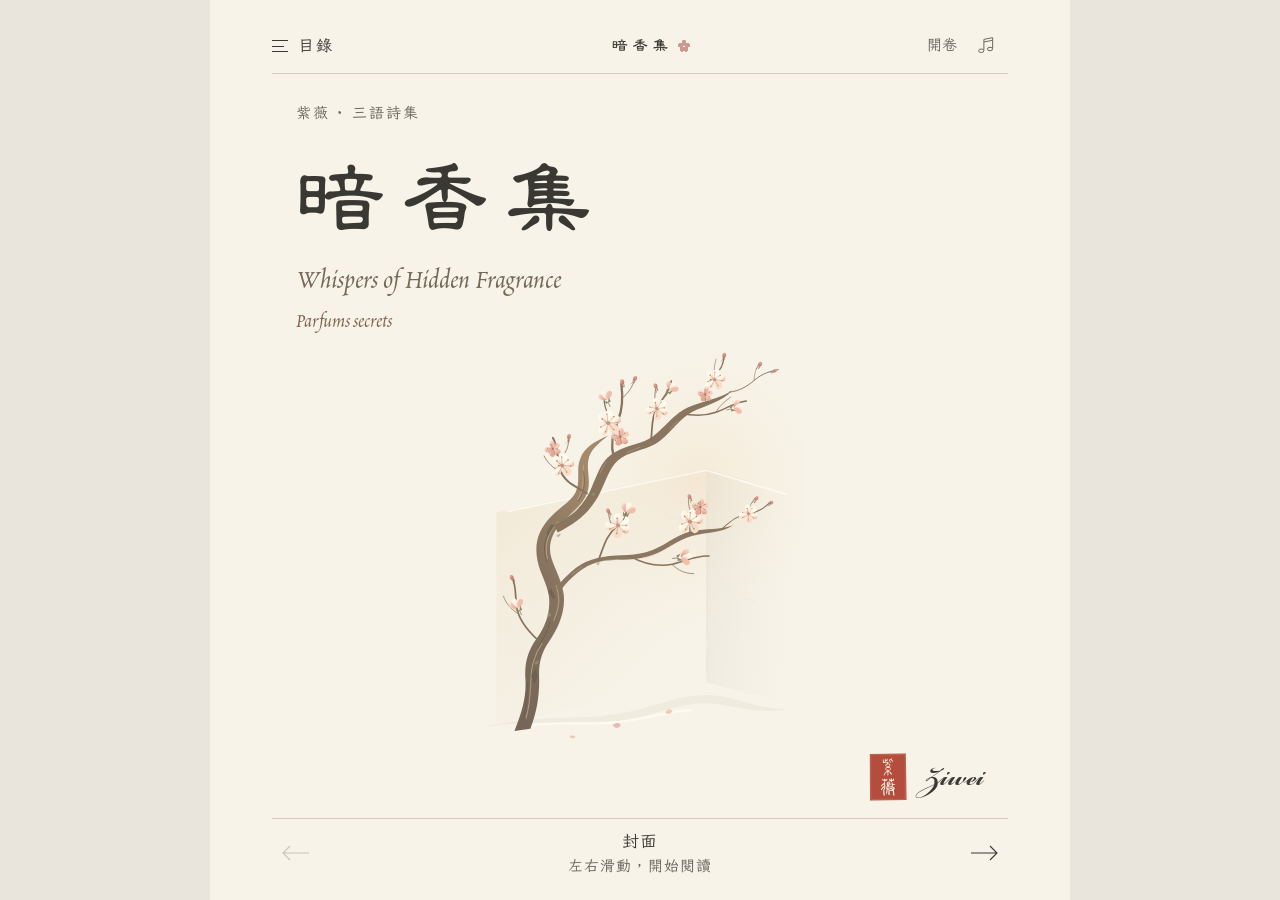
==== site/design-review.html @ c1a0530a "新增《讚將》與江流英名插圖，統一繁體中文" ====
<!doctype html>
<html lang="zh-Hant">
<head>
  <meta charset="utf-8">
  <meta name="viewport" content="width=device-width, initial-scale=1, maximum-scale=1, user-scalable=no, viewport-fit=cover">
  <meta name="theme-color" content="#F7F3E8">
  <meta name="description" content="《暗香集》詩畫樣本。梅花精神貫穿全書，各首詩保有自己的風景與意境。">
  <title>暗香集 · 詩畫樣本</title>
  <link rel="manifest" href="./review.webmanifest">
  <link rel="icon" href="./icons/icon-192.png">
  <link rel="apple-touch-icon" href="./icons/apple-touch-icon.png">
  <meta name="apple-mobile-web-app-capable" content="yes">
  <meta name="apple-mobile-web-app-title" content="暗香集 · 樣本">
  <meta name="apple-mobile-web-app-status-bar-style" content="black-translucent">
  <script>
    // Keep the edition's established iPhone/PWA viewport behaviour. The page
    // scrolls inside the middle grid row; both navigation rows stay outside it.
    (() => {
      const root = document.documentElement;
      const viewport = window.visualViewport;
      const updateHeight = () => {
        const standalone = navigator.standalone || matchMedia('(display-mode: standalone)').matches;
        const visible = viewport?.height || innerHeight;
        const height = standalone ? Math.max(visible, innerHeight, screen.height || 0) : visible;
        root.style.setProperty('--viewport-height', `${Math.ceil(height)}px`);
      };
      updateHeight();
      for (const event of ['resize', 'orientationchange', 'pageshow']) addEventListener(event, updateHeight, { passive: true });
      viewport?.addEventListener('resize', updateHeight, { passive: true });
    })();
  </script>
  <link rel="preload" href="./fonts/LXGWWenKaiTC-Regular.ttf" as="font" type="font/ttf" crossorigin>
  <link rel="preload" href="./fonts/HanWangLiSuMedium-TC.ttf?v=1" as="font" type="font/ttf" crossorigin>
  <link rel="stylesheet" href="./styles.css?v=artbook-14">
  <script src="./poems.js?v=artbook-14" defer></script>
  <script src="./review-data.js?v=artbook-14" defer></script>
  <script src="./reader.js?v=artbook-14" defer></script>
</head>
<body>
  <main class="book" id="book" aria-label="《暗香集》詩畫樣本">
    <header class="book-toolbar">
      <button class="contents-trigger" id="toc-open" type="button" aria-haspopup="dialog" aria-controls="toc-dialog" aria-label="打開目錄"><span class="contents-icon" aria-hidden="true"></span><span>目錄</span></button>
      <span class="book-wordmark">暗香集</span>
      <div class="toolbar-right"><span id="reading-progress" aria-label="閱讀進度" aria-live="polite">開卷</span><button class="music-toggle" id="music-toggle" type="button" aria-label="播放背景音樂" aria-pressed="false"><svg viewBox="0 0 24 24" aria-hidden="true"><path d="M9 17V5l10-2v12M9 8l10-2"/><ellipse cx="6" cy="18" rx="3" ry="2"/><ellipse cx="16" cy="16" rx="3" ry="2"/></svg></button></div>
    </header>
    <section class="reading-stage" id="reading" aria-label="詩集頁面">
      <article class="book-page" id="book-page" tabindex="-1"></article>
    </section>
    <nav class="page-controls" aria-label="翻頁">
      <button id="previous" type="button" aria-label="向前翻頁" disabled><svg viewBox="0 0 32 20" aria-hidden="true"><path d="M29 10H3m7-7-7 7 7 7"/></svg></button>
      <div class="page-position"><span id="page-folio" aria-live="polite">封面</span><span id="swipe-hint">左右滑動，開始閱讀</span></div>
      <button id="next" type="button" aria-label="向後翻頁"><svg viewBox="0 0 32 20" aria-hidden="true"><path d="M3 10h26m-7-7 7 7-7 7"/></svg></button>
    </nav>
  </main>
  <dialog class="toc-dialog" id="toc-dialog" aria-labelledby="toc-title">
    <header class="toc-heading"><div><p class="eyebrow" lang="en">THE COLLECTION</p><h1 id="toc-title">目錄</h1></div><button id="toc-close" type="button" class="dialog-close" aria-label="關閉目錄">×</button></header>
    <nav class="toc-matter" id="matter-list" aria-label="封面與前後頁"></nav>
    <ol class="toc-list" id="contents-list"></ol>
    <footer class="toc-footer"><span>紫薇 · 暗香集</span><span>詩畫樣本</span></footer>
  </dialog>
  <audio id="ambient-audio" src="./audio/1.mp3" loop preload="none"></audio>
  <noscript><p class="noscript-message">請啟用 JavaScript 以閱讀詩集。</p></noscript>
</body>
</html>
---- site/styles.css ----
@font-face{font-family:"WenKai TC";src:url("./fonts/LXGWWenKaiTC-Regular.ttf") format("truetype");font-display:swap}
@font-face{font-family:"HanWang LiSu";src:url("./fonts/HanWangLiSuMedium-TC.ttf?v=1") format("truetype");font-display:swap}
@font-face{font-family:Alegreya;src:url("./fonts/Alegreya-Regular.otf") format("opentype");font-display:swap}
@font-face{font-family:Alegreya;src:url("./fonts/Alegreya-Italic.otf") format("opentype");font-style:italic;font-display:swap}
@font-face{font-family:Poetica;src:url("./fonts/PoeticaStd.otf") format("opentype");font-display:swap}
@font-face{font-family:"Poetica Small Caps";src:url("./fonts/Poetica-RomanSmallCaps.otf") format("opentype");font-display:swap}
@font-face{font-family:"Poetica Chancery";src:url("./fonts/Poetica Chancery IV Regular.otf") format("opentype");font-display:swap}
@font-face{font-family:Bickham;src:url("./fonts/Bickham Script Pro 3 Bold.otf") format("opentype");font-weight:700;font-display:swap}

:root{
  color-scheme:light;
  --paper:#f7f3e8;
  --ink:#393832;
  --secondary:#66645c;
  --stone:#746958;
  --vermillion:#b44d3b;
  --gold:#907047;
  --line:#d5cdbf;
  --plum:#b8756c;
  --petal:radial-gradient(ellipse 2.5px 3px at 50% 22%,var(--plum) 90%,transparent),radial-gradient(ellipse 3px 2.5px at 77% 43%,var(--plum) 90%,transparent),radial-gradient(ellipse 2.5px 3px at 67% 75%,var(--plum) 90%,transparent),radial-gradient(ellipse 2.5px 3px at 33% 75%,var(--plum) 90%,transparent),radial-gradient(ellipse 3px 2.5px at 23% 43%,var(--plum) 90%,transparent);
  --support:"WenKai TC","Kaiti TC","KaiTi","Noto Serif CJK TC",serif;
  --title:"HanWang LiSu",var(--support);
  --latin:Alegreya,Georgia,"Times New Roman",serif;
  --viewport-height:100vh;
  font-synthesis:none;
}
@supports(height:100dvh){:root{--viewport-height:100dvh}}
*{box-sizing:border-box}
html,body{width:100%;height:var(--viewport-height);min-height:0;margin:0;background:var(--paper);color:var(--ink);font-family:var(--support);overscroll-behavior:none;touch-action:pan-x pan-y}
html{overflow:hidden}
body{position:fixed;inset:0 0 auto;overflow:hidden}
button{font:inherit;color:inherit;cursor:pointer;-webkit-tap-highlight-color:transparent}
button:focus-visible,a:focus-visible{outline:2px solid var(--stone);outline-offset:3px}
button:disabled{cursor:default}
button[hidden]{display:none!important}
.book{display:grid;grid-template-rows:56px minmax(0,1fr)68px;width:min(100%,860px);height:100%;min-height:0;margin:auto;padding:max(8px,env(safe-area-inset-top)) max(24px,env(safe-area-inset-right)) max(10px,env(safe-area-inset-bottom)) max(24px,env(safe-area-inset-left))}
.book-toolbar{position:relative;z-index:3;display:grid;grid-template-columns:1fr auto 1fr;align-items:center;min-width:0;border-bottom:1px solid var(--line)}
.contents-trigger{display:flex;gap:10px;align-items:center;justify-self:start;min-height:44px;padding:0 5px 0 0;border:0;background:none;font-size:16px;letter-spacing:.1em}
.contents-icon{display:block;width:16px;height:12px;border-top:1px solid currentColor;border-bottom:1px solid currentColor;position:relative}
.contents-icon::after{position:absolute;inset:5px 4px auto 0;border-top:1px solid currentColor;content:""}
.book-wordmark{position:relative;font:16px var(--title);letter-spacing:.24em;text-indent:.24em}
/* A corner and one small blossom carry the book's quiet thread. The plates
   retain their own seasons and colours; no motif is laid over the artwork. */
.book-wordmark::after{position:absolute;top:50%;left:calc(100% + 6px);width:12px;height:12px;transform:translateY(-50%);background:var(--petal);opacity:.7;content:"";pointer-events:none}
.toolbar-right{display:flex;align-items:center;justify-self:end;gap:7px}
#reading-progress{color:var(--secondary);font:15px/1 var(--latin);white-space:nowrap}
.music-toggle{display:grid;place-items:center;justify-self:end;width:44px;height:44px;border:0;background:none;color:var(--secondary)}
.music-toggle svg{width:21px;height:21px;stroke:currentColor;stroke-width:1.1;fill:none}
.music-toggle[aria-pressed="true"]{color:var(--vermillion)}
.reading-stage{position:relative;min-width:0;min-height:0;overflow:hidden;isolation:isolate;touch-action:pan-y}
.book-page{position:relative;width:100%;height:100%;min-width:0;min-height:0;overflow:auto;overscroll-behavior:contain;scrollbar-width:thin;scrollbar-color:#bdb5a7 transparent;outline:0;padding:30px 6px 32px;-webkit-overflow-scrolling:touch}
.book-page:focus-visible{outline:1px solid var(--stone);outline-offset:-1px}
.page-controls{position:relative;z-index:3;display:grid;grid-template-columns:52px minmax(0,1fr)52px;align-items:center;min-height:0;border-top:1px solid var(--line);background:var(--paper)}
.page-controls button{display:grid;place-items:center;width:48px;height:48px;border:0;background:none;color:var(--ink)}
.page-controls button:last-child{justify-self:end}
.page-controls button:disabled{opacity:.25}
.page-controls svg{width:32px;height:20px;fill:none;stroke:currentColor;stroke-width:1.1;transition:transform .2s ease}
.page-controls button:hover:not(:disabled) svg{transform:translateX(-3px)}
.page-controls button:last-child:hover:not(:disabled) svg{transform:translateX(3px)}
.page-position{display:flex;flex-direction:column;gap:4px;align-items:center;text-align:center;font-size:15px;line-height:1.2}
#page-folio{font:17px/1.3 var(--support);letter-spacing:.06em}
#swipe-hint{color:var(--secondary);font-size:15px;letter-spacing:.06em}

/* A typographic opening with a single painted plate, no decorative frame. */
.cover-page{display:grid;grid-template-rows:auto minmax(0,1fr)auto;gap:4px;overflow:hidden;padding:30px 8px 16px}
.cover-kicker{margin:0 0 20px;color:var(--secondary);font-size:15px;letter-spacing:.14em}
.cover-title{margin:0 0 14px;font:400 clamp(60px,16vw,80px)/1.2 var(--title);letter-spacing:.14em}
.cover-english{max-width:24ch;margin:0;color:var(--stone);font:400 clamp(24px,6.2vw,30px)/1.12 Poetica,var(--latin)}
.cover-french{margin:8px 0 0;color:#82654e;font:400 21px/1.25 Poetica,var(--latin)}
.cover-plate{display:grid;align-items:center;min-height:0;margin:0 -8px}
.cover-plate img{display:block;width:100%;height:100%;min-height:0;object-fit:contain}
.cover-author{display:flex;justify-content:flex-end;align-items:flex-end}
.author-signature{display:flex;align-items:center;gap:15px}
.author-signature .seal{width:34px;height:44px;flex:none}
.signature{margin:0 0 -2px;font:700 32px/1.1 Bickham,"Poetica Chancery",var(--latin);color:var(--ink)}
.seal{display:block;object-fit:contain}

.page-running-head{display:flex;justify-content:space-between;align-items:center;gap:20px;color:var(--secondary);font-size:15px;line-height:1.5;letter-spacing:.08em}
.page-print-folio{font:italic 18px/1 var(--latin);color:var(--gold)}
.lang-en .page-language,.lang-fr .page-language{font:17px/1.5 "Poetica Small Caps",var(--latin)}
.poem-page{padding-top:25px}
.poem-heading{margin:28px 0 28px}
.poem-masthead{margin:0 0 16px;color:var(--secondary);font-size:15px;line-height:1.65}
.poem-title{margin:0;font:400 39px/1.4 var(--title);letter-spacing:.06em;overflow-wrap:anywhere}
.poem-title[lang="en"],.poem-title[lang="fr"]{font:400 37px/1.12 var(--latin);letter-spacing:-.015em}
.poem-heading::after{display:block;width:28px;height:12px;margin-top:22px;border-left:1px solid var(--stone);border-bottom:1px solid var(--stone);content:""}
.language-nav{display:flex;gap:2px;align-items:center}
.language-nav button{min-width:44px;min-height:44px;padding:6px;border:0;border-bottom:1px solid transparent;background:none;color:var(--secondary);font:23px/1 "Poetica Small Caps",var(--support)}
.language-nav button[aria-current="true"]{border-bottom-color:var(--stone);color:var(--ink)}
.language-nav button[lang="zh-Hant"]{font:16px/1 var(--support)}
.poem-content{width:100%;max-width:610px;margin:0 auto}
.poem-body{margin:0;color:var(--ink);font:400 27px/1.8 var(--title);letter-spacing:.015em;overflow-wrap:break-word}
.poem-body[lang="en"],.poem-body[lang="fr"]{font:400 23px/1.65 var(--latin);letter-spacing:0}
.verse-line{display:block;padding-left:1em;text-indent:-1em}
.verse-line.stanza-space{height:.85em}
.poem-meta{margin:28px 0 0;color:var(--secondary);font-size:15px;line-height:1.75;white-space:pre-line}
.poem-meta[lang="en"],.poem-meta[lang="fr"]{font:16px/1.6 var(--latin)}
.annotation-section{margin:38px 0 0;padding-top:22px;border-top:1px solid var(--line);scroll-margin-top:24px}
.annotation-header{display:flex;justify-content:space-between;align-items:center;gap:20px;margin-bottom:14px}
.annotation-title{margin:0;font:400 18px/1.6 var(--support);letter-spacing:.09em}
.annotation-folio{font:italic 16px var(--latin);color:var(--gold)}
.annotation-text{margin:0;color:var(--ink);font:22px/1.85 var(--support);white-space:pre-line;overflow-wrap:break-word}

.illustration-page{display:flex;flex-direction:column;padding:24px 0 16px;overflow:hidden}
.illustration-heading{flex:0 0 auto;text-align:center;color:var(--secondary);font-size:15px;letter-spacing:.3em;text-indent:.3em}
.illustration-title{flex:0 0 auto;margin:14px 0 0;text-align:center;font:400 33px/1.4 var(--title);letter-spacing:.1em}
.illustration-figure{display:grid;grid-template-rows:minmax(0,1fr)auto;gap:14px;flex:1 1 0;min-height:0;margin:16px 0 0}
.illustration-well{display:grid;place-items:center;min-height:0;min-width:0}
.illustration-frame{position:relative;height:100%;max-width:100%;aspect-ratio:760/900;min-height:0}
.illustration-art{display:block;width:100%;height:100%;object-fit:contain}
.illustration-seal{position:absolute;left:var(--seal-x,86%);top:var(--seal-y,84%);width:6%;height:auto;aspect-ratio:38/68;transform:translate(-50%,-50%)}
.illustration-epigraph{margin:0;text-align:center;color:var(--secondary);font:20px/1.35 "Poetica Chancery",var(--latin)}

.matter-page{display:flex;flex-direction:column;padding-top:30px}
.matter-content{width:min(100%,570px);margin:auto;padding:44px 0}
.matter-index{margin:0 0 24px;color:var(--gold);font:italic 22px var(--latin)}
.matter-title{margin:0;font:400 37px/1.4 var(--title);letter-spacing:.12em}
.matter-title::after{display:block;width:28px;height:12px;margin-top:22px;border-left:1px solid var(--stone);border-bottom:1px solid var(--stone);content:""}
.matter-text{margin:32px 0 0;font:24px/1.9 var(--support);white-space:pre-line}
.matter-colophon .matter-text{font-size:18px;line-height:2.15;color:var(--secondary)}
.matter-epigraph .matter-text{max-width:9em;font-family:var(--title);font-size:30px;line-height:2.1;letter-spacing:.07em}
.matter-afterword .matter-content::after{display:block;width:12px;height:12px;margin-top:32px;background:var(--petal);opacity:.7;content:""}

.toc-dialog{width:min(700px,calc(100vw - 28px));max-height:min(88svh,820px);padding:28px 24px 20px;border:1px solid var(--line);background:var(--paper);color:var(--ink);overflow:hidden}
.toc-dialog[open]{display:flex;flex-direction:column}
.toc-dialog::backdrop{background:#39383260}
.toc-heading{display:flex;justify-content:space-between;align-items:flex-start;gap:20px;flex:none;padding:0 0 20px;border-bottom:1px solid var(--line)}
.eyebrow{margin:0 0 10px;color:var(--secondary);font:15px/1.2 "Poetica Small Caps",var(--latin);letter-spacing:.14em}
.toc-heading h1{margin:0;font:400 36px/1.3 var(--title);letter-spacing:.14em}
.dialog-close{width:44px;height:44px;margin:-8px -10px 0 0;padding:0;border:0;background:none;font:32px var(--latin)}
.toc-matter{display:flex;flex:none;flex-wrap:wrap;gap:0 14px;padding:12px 0;border-bottom:1px solid var(--line)}
.toc-matter button{min-width:44px;min-height:44px;padding:4px 0;border:0;background:none;font-size:16px;color:var(--secondary)}
.toc-list{display:grid;grid-template-columns:1fr;flex:1 1 auto;min-height:0;list-style:none;overflow:auto;overscroll-behavior:contain;margin:0;padding:0;counter-reset:poem}
.toc-list li{display:grid;grid-template-columns:28px 1fr;align-content:center;gap:3px 10px;position:relative;padding:21px 0 17px;border-bottom:1px solid var(--line)}
.toc-list li::before{grid-row:span 2;padding-top:4px;color:var(--gold);font:italic 17px var(--latin);counter-increment:poem;content:counter(poem,decimal-leading-zero)}
.toc-title-button{justify-self:start;text-align:left;min-width:44px;min-height:44px;padding:0;border:0;background:none;font:400 25px/1.4 var(--title)}
.toc-links{display:flex;flex-wrap:wrap;gap:0 15px}
.toc-links button{min-width:44px;min-height:44px;padding:4px 0;border:0;background:none;color:var(--secondary);font:16px "Poetica Small Caps",var(--support)}
.toc-links button[lang="zh-Hant"],.toc-links .toc-art{font-family:var(--support)}
.toc-links .toc-art{color:#974536}
.toc-footer{display:flex;flex:none;justify-content:space-between;gap:16px;padding-top:18px;font-size:15px;color:var(--secondary)}
.noscript-message{margin:100px 30px;font-size:22px}
.page-turn-forward{animation:turn-forward .2s ease-out}
.page-turn-backward{animation:turn-backward .2s ease-out}
@keyframes turn-forward{from{opacity:.4;transform:translateX(7px)}to{opacity:1;transform:none}}
@keyframes turn-backward{from{opacity:.4;transform:translateX(-7px)}to{opacity:1;transform:none}}

@media(min-width:760px){
  body{background:#e9e5dd}
  .book{padding:18px 62px 14px;background:var(--paper)}
  .book-page{padding-inline:24px}
  .cover-page{padding-top:30px;padding-bottom:16px}
  .cover-title{font-size:90px}
  .cover-kicker{margin-bottom:22px}
  .cover-english{max-width:none;font-size:31px}
  .cover-french{font-size:23px}
  .cover-plate{margin:0 -20px}
  .author-signature .seal{width:38px;height:50px}
  .signature{font-size:37px}
  .poem-heading{margin-top:38px;margin-bottom:32px}
  .poem-title{font-size:45px}
  .poem-title[lang="en"],.poem-title[lang="fr"]{font-size:44px}
  .poem-body{font-size:29px}
  .illustration-title{font-size:38px}
  .illustration-figure{margin-top:20px;gap:12px}
  .toc-dialog{padding:36px 40px 24px}
  .toc-list{grid-template-columns:1fr 1fr;column-gap:28px}
}
@media(max-width:359px){
  .book{padding-inline:18px}
  .cover-page{padding-inline:0}
  .cover-plate{margin-inline:0}
  .cover-kicker{letter-spacing:.04em}
  .cover-title{font-size:57px}
  .author-signature{gap:8px}
  .signature{font-size:28px}
}
@media(max-height:690px){
  .book{grid-template-rows:48px minmax(0,1fr)60px;padding-top:max(4px,env(safe-area-inset-top));padding-bottom:max(4px,env(safe-area-inset-bottom))}
  .cover-page{padding-top:18px;padding-bottom:12px}
  .cover-kicker{margin-bottom:12px}
  .cover-title{margin-bottom:9px;font-size:57px}
  .cover-english{font-size:24px}
  .cover-french{font-size:19px;margin-top:5px}
  .cover-plate{min-height:90px}
  .illustration-page{padding-top:14px;padding-bottom:10px}
  .illustration-title{margin-top:8px;font-size:29px}
  .illustration-figure{margin-top:10px;gap:8px}
}
@media(orientation:landscape) and (max-height:500px){
  .book{padding-inline:max(30px,env(safe-area-inset-left)) max(30px,env(safe-area-inset-right));grid-template-rows:44px minmax(0,1fr)54px}
  .cover-page{grid-template-columns:1fr 1fr;grid-template-rows:1fr auto;padding:16px 8px 12px;column-gap:24px}
  .cover-titling{grid-column:1;grid-row:1}
  .cover-kicker{margin-bottom:8px}
  .cover-title{font-size:48px}
  .cover-english{font-size:22px}
  .cover-french{font-size:18px}
  .cover-plate{grid-column:2;grid-row:1/3;min-height:0;margin:0}
  .cover-author{grid-column:1;grid-row:2}
  .cover-page{overflow:auto}
  .illustration-page{display:grid;grid-template-columns:100px 1fr;grid-template-rows:auto 1fr;column-gap:20px}
  .illustration-heading{grid-column:1;grid-row:1}
  .illustration-title{grid-column:1;grid-row:2;font-size:27px}
  .illustration-figure{grid-column:2;grid-row:1/3;margin:0}
}
@media(prefers-reduced-motion:reduce){*,*::before,*::after{animation:none!important;transition:none!important;scroll-behavior:auto!important}}
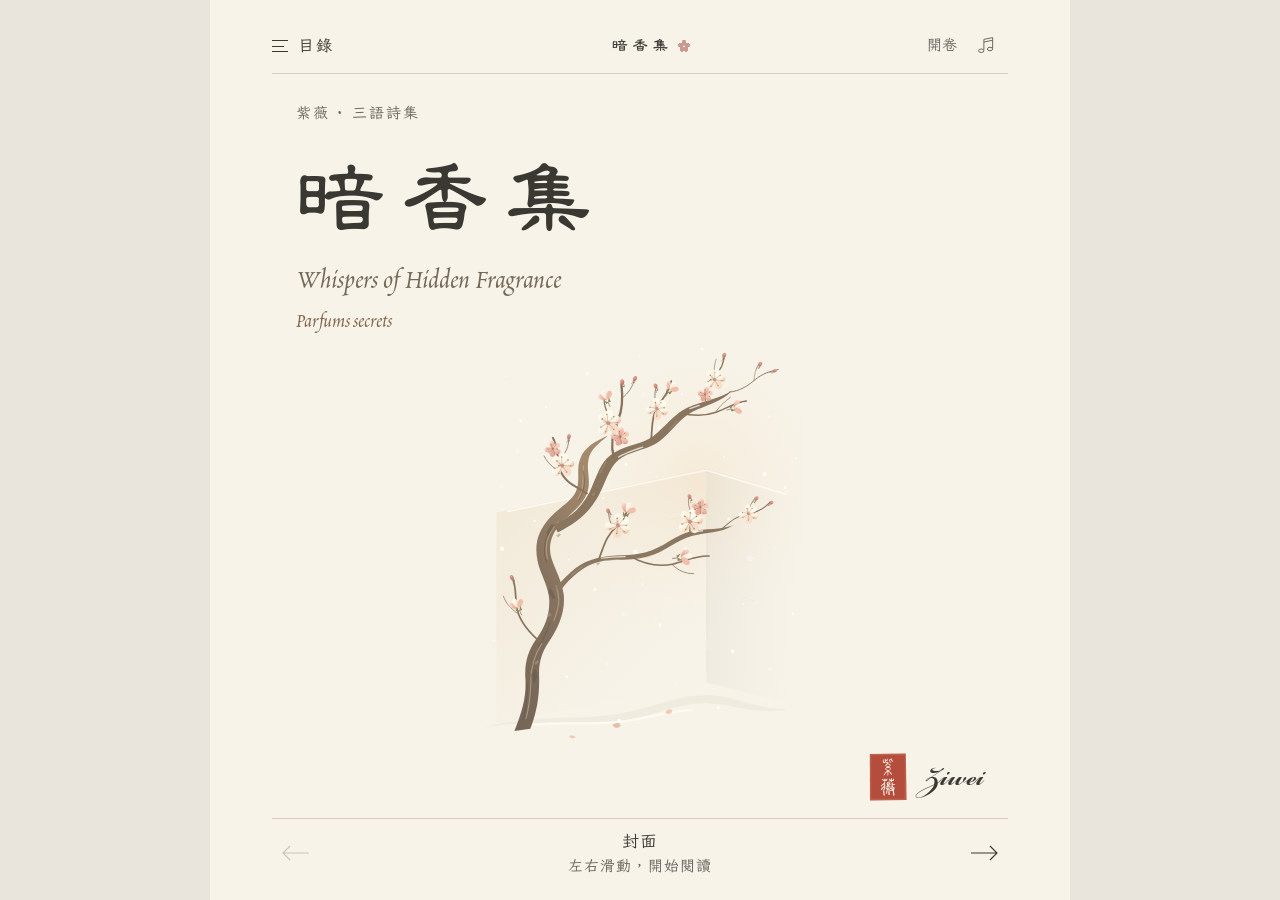
==== commit 9ff82224: "為梅花封面加入自然分層飄雪" ====
--- a/site/design-review.html
+++ b/site/design-review.html
@@ -31,10 +31,10 @@
   </script>
   <link rel="preload" href="./fonts/LXGWWenKaiTC-Regular.ttf" as="font" type="font/ttf" crossorigin>
   <link rel="preload" href="./fonts/HanWangLiSuMedium-TC.ttf?v=1" as="font" type="font/ttf" crossorigin>
-  <link rel="stylesheet" href="./styles.css?v=artbook-14">
-  <script src="./poems.js?v=artbook-14" defer></script>
-  <script src="./review-data.js?v=artbook-14" defer></script>
-  <script src="./reader.js?v=artbook-14" defer></script>
+  <link rel="stylesheet" href="./styles.css?v=artbook-20">
+  <script src="./poems.js?v=artbook-20" defer></script>
+  <script src="./review-data.js?v=artbook-20" defer></script>
+  <script src="./reader.js?v=artbook-20" defer></script>
 </head>
 <body>
   <main class="book" id="book" aria-label="《暗香集》詩畫樣本">
--- a/site/styles.css
+++ b/site/styles.css
@@ -100,6 +100,8 @@
 .annotation-title{margin:0;font:400 18px/1.6 var(--support);letter-spacing:.09em}
 .annotation-folio{font:italic 16px var(--latin);color:var(--gold)}
 .annotation-text{margin:0;color:var(--ink);font:22px/1.85 var(--support);white-space:pre-line;overflow-wrap:break-word}
+.annotation-title[lang="en"],.annotation-title[lang="fr"]{font-family:var(--latin)}
+.annotation-text[lang="en"],.annotation-text[lang="fr"]{font:22px/1.65 Alegreya,var(--support)}
 
 .illustration-page{display:flex;flex-direction:column;padding:24px 0 16px;overflow:hidden}
 .illustration-heading{flex:0 0 auto;text-align:center;color:var(--secondary);font-size:15px;letter-spacing:.3em;text-indent:.3em}
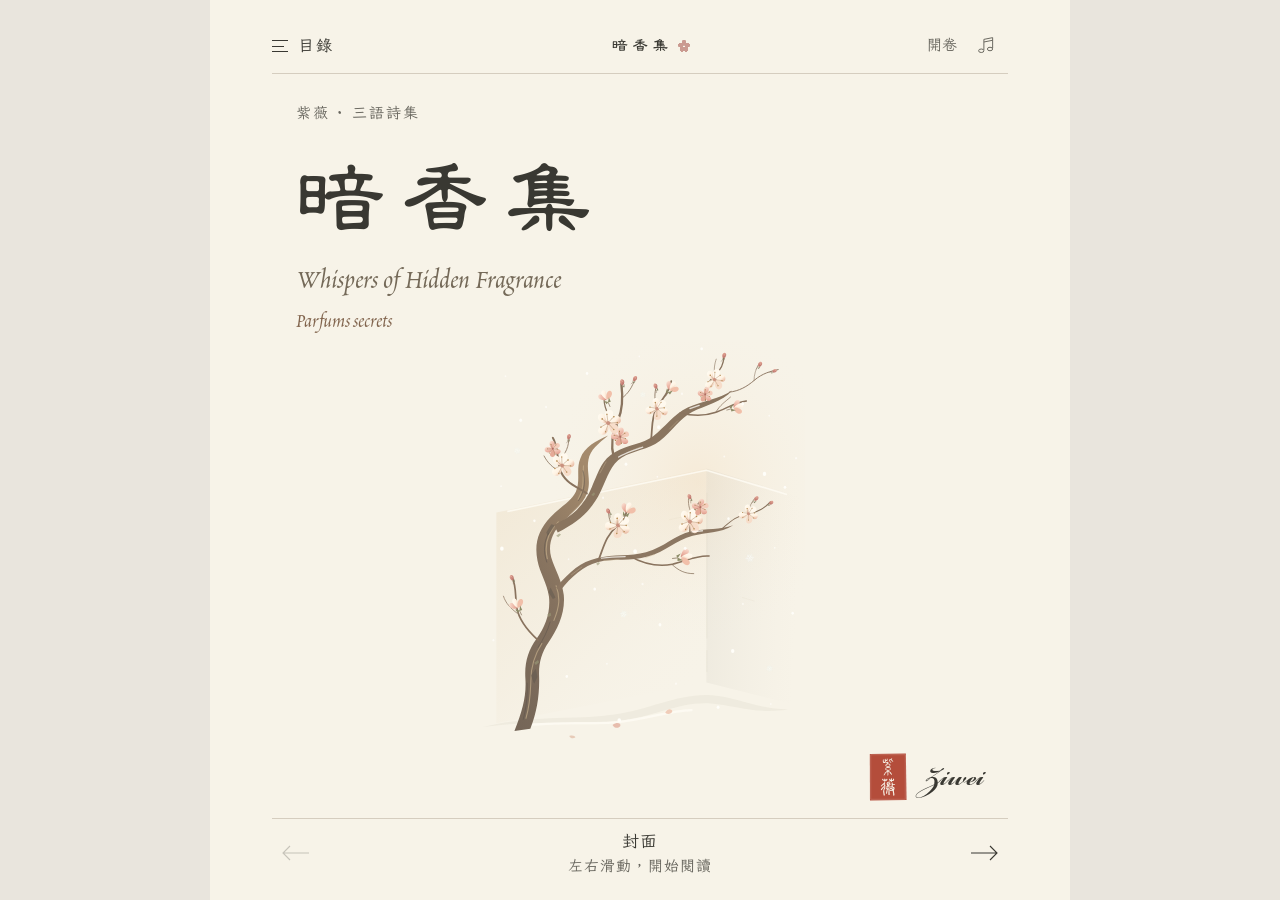
==== commit d81b7599: "新增《嶺南木棉》為首篇並同步頁碼與離線資源" ====
--- a/site/design-review.html
+++ b/site/design-review.html
@@ -31,10 +31,10 @@
   </script>
   <link rel="preload" href="./fonts/LXGWWenKaiTC-Regular.ttf" as="font" type="font/ttf" crossorigin>
   <link rel="preload" href="./fonts/HanWangLiSuMedium-TC.ttf?v=1" as="font" type="font/ttf" crossorigin>
-  <link rel="stylesheet" href="./styles.css?v=artbook-20">
-  <script src="./poems.js?v=artbook-20" defer></script>
-  <script src="./review-data.js?v=artbook-20" defer></script>
-  <script src="./reader.js?v=artbook-20" defer></script>
+  <link rel="stylesheet" href="./styles.css?v=artbook-21">
+  <script src="./poems.js?v=artbook-21" defer></script>
+  <script src="./review-data.js?v=artbook-21" defer></script>
+  <script src="./reader.js?v=artbook-21" defer></script>
 </head>
 <body>
   <main class="book" id="book" aria-label="《暗香集》詩畫樣本">
